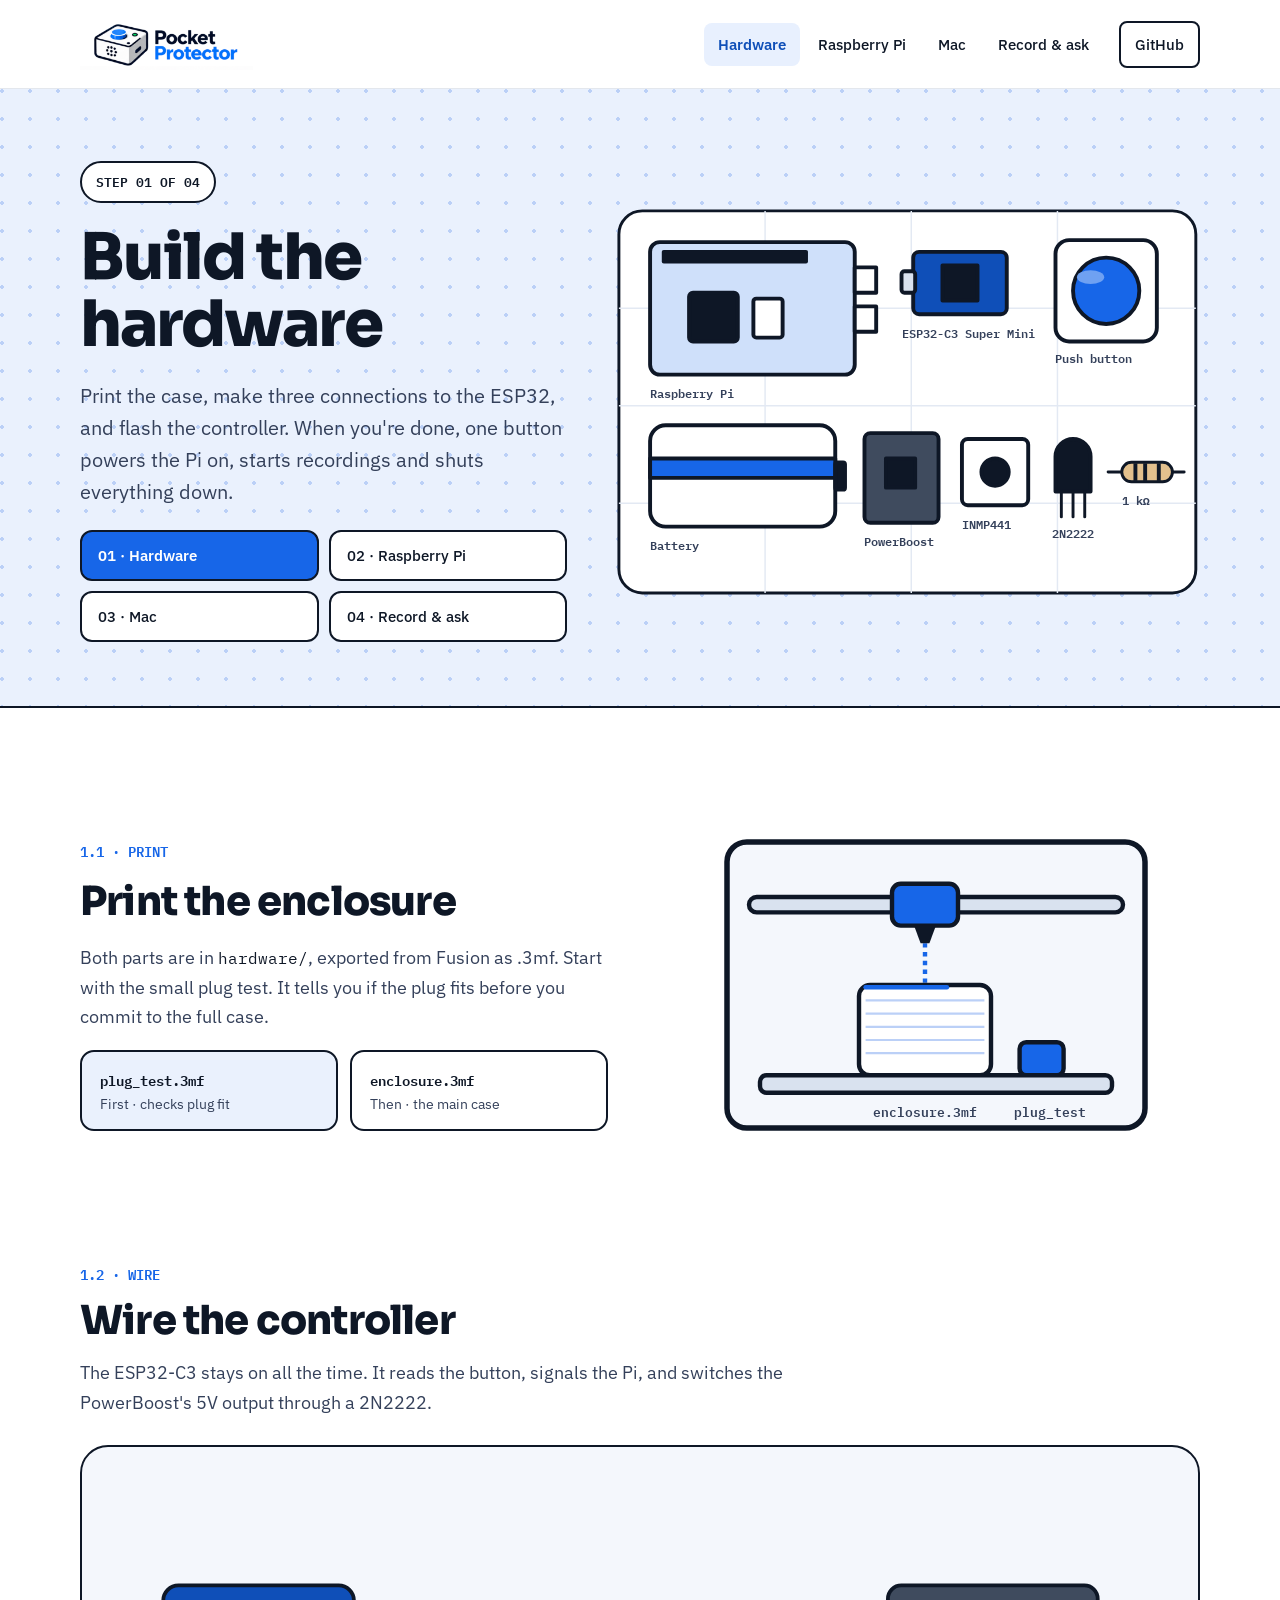
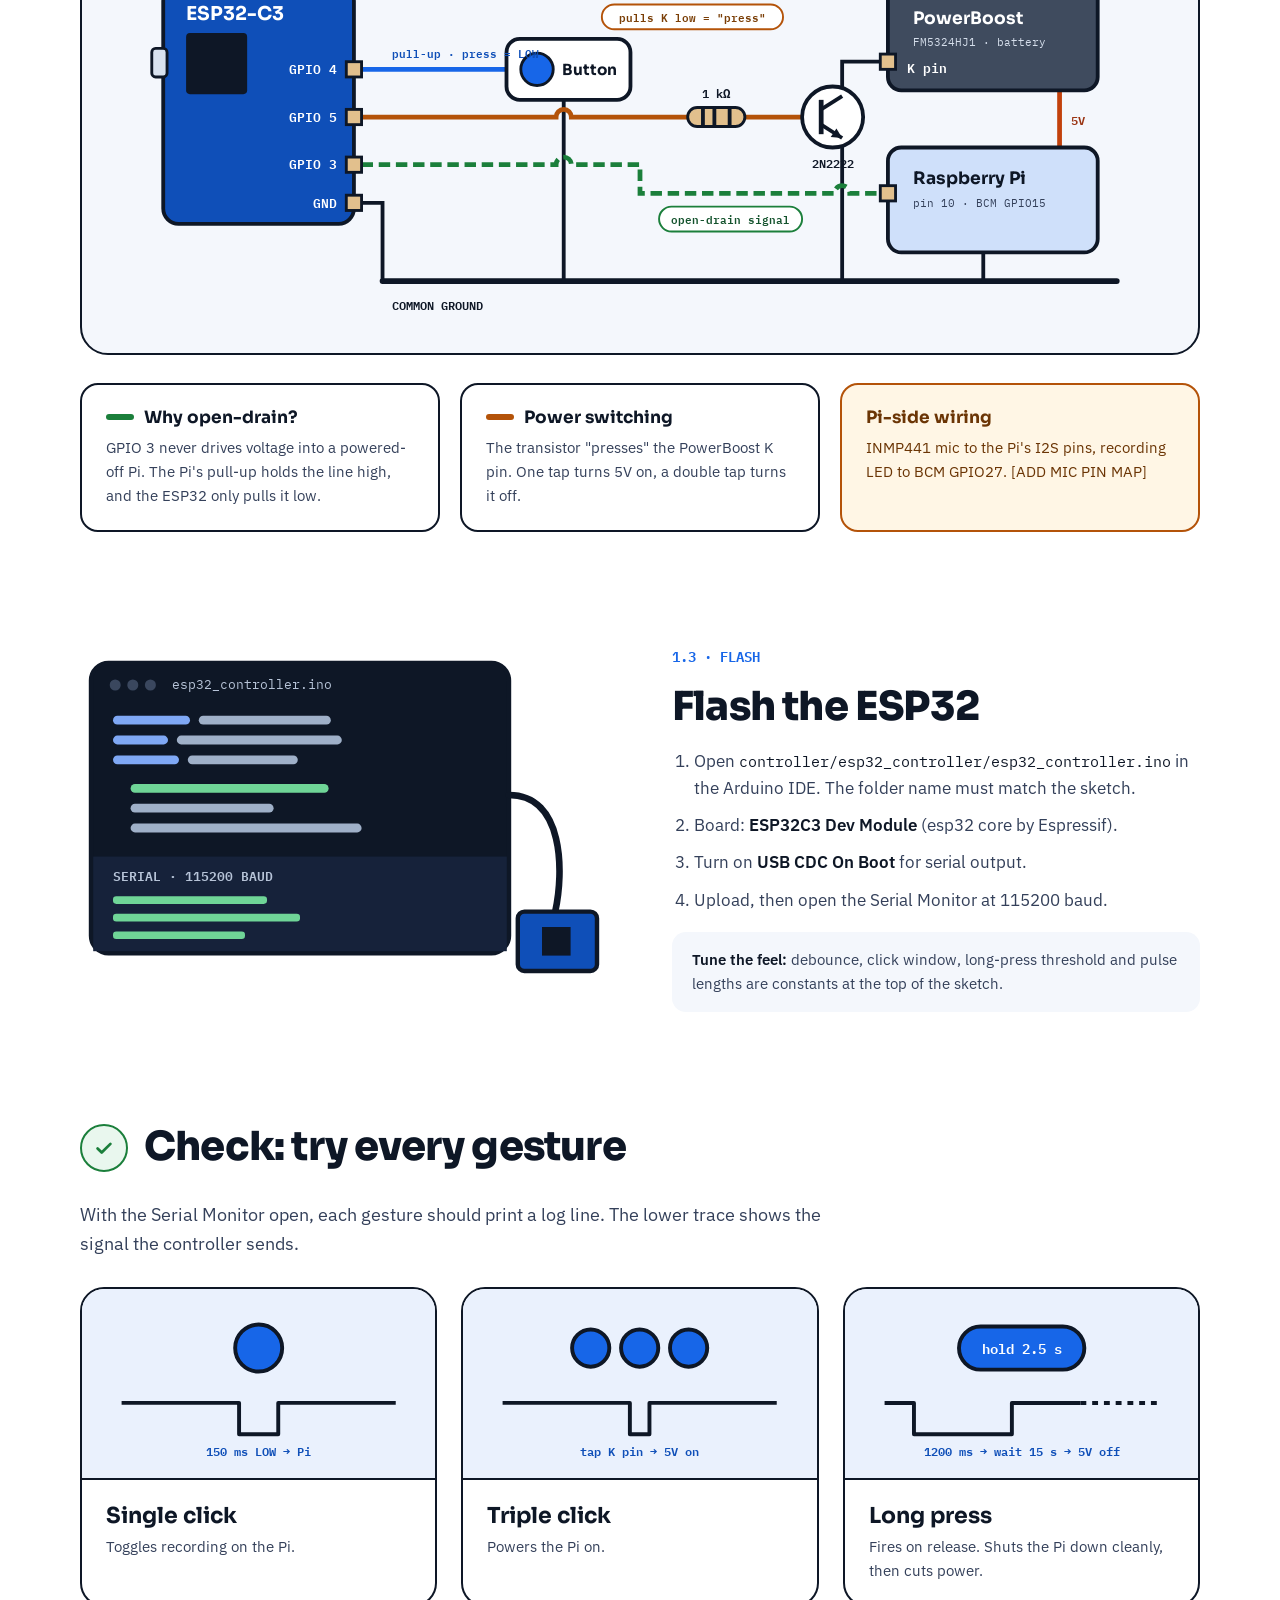
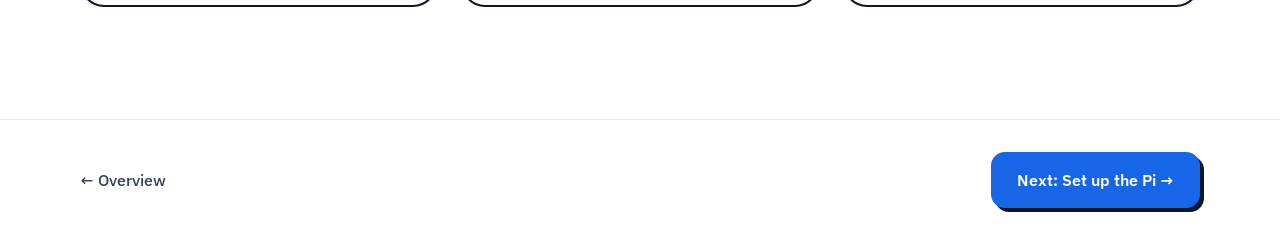
==== site/hardware.html @ 576f927d "Add static setup microsite in site/ Five-page build guide (overview, hardware, Pi, Mac, record & ask" ====
<!doctype html>
<html lang="en">
<head>
<meta charset="utf-8">
<meta name="viewport" content="width=device-width, initial-scale=1">
<title>Pocket Protector — Build the hardware</title>
<meta name="description" content="Step 1: print the enclosure, wire the ESP32-C3 controller and flash it.">
<link rel="icon" href="assets/logo.png">
<link rel="preconnect" href="https://fonts.googleapis.com">
<link rel="preconnect" href="https://fonts.gstatic.com" crossorigin>
<link rel="stylesheet" href="https://fonts.googleapis.com/css2?family=IBM+Plex+Mono:wght@400;500;600&amp;family=IBM+Plex+Sans:wght@400;500;600&amp;family=Sora:wght@600;700;800&amp;display=swap">
<link rel="stylesheet" href="assets/styles.css">
</head>
<body>

<header class="site-header">
<div class="wrap">
<a class="logo" href="index.html"><img src="assets/logo.png" alt="Pocket Protector home" width="173" height="52"></a>
<nav class="nav" aria-label="Primary">
<a href="hardware.html" aria-current="page">Hardware</a>
<a href="pi.html">Raspberry Pi</a>
<a href="mac.html">Mac</a>
<a href="use.html">Record &amp; ask</a>
<a class="btn btn-sm nav-cta" href="https://github.com/ample/pocket-protector">GitHub</a>
</nav>
</div>
</header>

<main>

<section class="hero">
<div class="wrap hero-grid">
<div class="stack" style="--gap: 22px">
<div class="pill pill-mono">STEP 01 OF 04</div>
<h1 class="display">Build the hardware</h1>
<p class="lede">Print the case, make three connections to the ESP32, and flash the controller. When you're done, one button powers the Pi on, starts recordings and shuts everything down.</p>
<nav class="step-nav" aria-label="Build steps">
<a href="hardware.html" aria-current="step">01 · Hardware</a>
<a href="pi.html">02 · Raspberry Pi</a>
<a href="mac.html">03 · Mac</a>
<a href="use.html">04 · Record &amp; ask</a>
</nav>
</div>
<svg viewBox="0 0 600 400" width="100%" role="img" aria-label="Parts laid out flat: Raspberry Pi, ESP32-C3, push button, battery, PowerBoost, INMP441 mic, 2N2222 transistor and 1 kΩ resistor">
<rect x="4" y="4" width="592" height="392" rx="24" fill="#FFFFFF" stroke="#0E1726" stroke-width="3"/>
<g stroke="#E3E9F3" stroke-width="1.5"><line x1="4" y1="104" x2="596" y2="104"/><line x1="4" y1="204" x2="596" y2="204"/><line x1="4" y1="304" x2="596" y2="304"/><line x1="154" y1="4" x2="154" y2="396"/><line x1="304" y1="4" x2="304" y2="396"/><line x1="454" y1="4" x2="454" y2="396"/></g>
<g stroke="#0E1726" stroke-width="4" stroke-linejoin="round">
<rect x="36" y="36" width="210" height="136" rx="10" fill="#CFE0FA"/>
<rect x="246" y="62" width="22" height="26" fill="#FFFFFF"/><rect x="246" y="102" width="22" height="26" fill="#FFFFFF"/>
<rect x="76" y="88" width="50" height="50" rx="4" fill="#0E1726"/>
<rect x="142" y="94" width="30" height="40" rx="3" fill="#FFFFFF"/>
<rect x="306" y="46" width="96" height="64" rx="6" fill="#0F4FB8"/>
<rect x="294" y="66" width="14" height="22" rx="3" fill="#D9E2EF"/>
<rect x="336" y="60" width="36" height="36" fill="#0E1726"/>
<rect x="452" y="34" width="104" height="104" rx="14" fill="#FFFFFF"/>
<circle cx="504" cy="86" r="34" fill="#1766E8"/>
<rect x="36" y="224" width="190" height="104" rx="16" fill="#FFFFFF"/>
<rect x="36" y="258" width="190" height="20" fill="#1766E8"/>
<rect x="226" y="262" width="10" height="28" rx="2" fill="#0E1726"/>
<rect x="256" y="232" width="76" height="92" rx="6" fill="#3F4B5E"/>
<rect x="278" y="258" width="30" height="30" fill="#0E1726"/>
<rect x="356" y="238" width="68" height="68" rx="6" fill="#FFFFFF"/>
<circle cx="390" cy="272" r="14" fill="#0E1726"/>
<path d="M452,292 L452,256 A18,18 0 0 1 488,256 L488,292 Z" fill="#0E1726"/>
</g>
<ellipse cx="488" cy="72" rx="14" ry="7" fill="#6FA1F2"/>
<rect x="48" y="44" width="150" height="14" rx="2" fill="#0E1726"/>
<g stroke="#0E1726" stroke-width="3" stroke-linecap="round"><line x1="458" y1="292" x2="458" y2="318"/><line x1="470" y1="292" x2="470" y2="318"/><line x1="482" y1="292" x2="482" y2="318"/><line x1="506" y1="272" x2="522" y2="272"/><line x1="570" y1="272" x2="584" y2="272"/></g>
<rect x="520" y="262" width="52" height="20" rx="10" fill="#E2C08D" stroke="#0E1726" stroke-width="3"/>
<g fill="#0E1726"><rect x="532" y="263" width="4" height="18"/><rect x="542" y="263" width="4" height="18"/><rect x="556" y="263" width="4" height="18"/></g>
<g font-family="IBM Plex Mono, monospace" font-size="12" font-weight="600" fill="#34405A">
<text x="36" y="196">Raspberry Pi</text><text x="294" y="134">ESP32-C3 Super Mini</text><text x="452" y="160">Push button</text>
<text x="36" y="352">Battery</text><text x="256" y="348">PowerBoost</text><text x="356" y="330">INMP441</text><text x="448" y="340">2N2222</text><text x="520" y="306">1 kΩ</text>
</g>
</svg>
</div>
</section>

<section class="section">
<div class="wrap split">
<div class="stack">
<div class="kicker">1.1 · PRINT</div>
<h2 class="h2 h2-md">Print the enclosure</h2>
<p class="body">Both parts are in <code>hardware/</code>, exported from Fusion as .3mf. Start with the small plug test. It tells you if the plug fits before you commit to the full case.</p>
<div class="grid grid-2 grid-tight">
<div class="chip-card tint"><div class="name">plug_test.3mf</div><div class="desc">First · checks plug fit</div></div>
<div class="chip-card"><div class="name">enclosure.3mf</div><div class="desc">Then · the main case</div></div>
</div>
</div>
<svg viewBox="0 0 480 300" width="100%" role="img" aria-label="3D printer printing the enclosure, with the plug test piece beside it">
<rect x="50" y="20" width="380" height="260" rx="18" fill="#F4F7FC" stroke="#0E1726" stroke-width="5"/>
<rect x="70" y="70" width="340" height="14" rx="7" fill="#D9E2EF" stroke="#0E1726" stroke-width="4"/>
<line x1="230" y1="112" x2="230" y2="148" stroke="#1766E8" stroke-width="4" stroke-dasharray="4 4"/>
<rect x="200" y="58" width="60" height="38" rx="8" fill="#1766E8" stroke="#0E1726" stroke-width="4"/>
<polygon points="220,96 240,96 234,112 226,112" fill="#0E1726"/>
<rect x="170" y="150" width="120" height="82" rx="10" fill="#FFFFFF" stroke="#0E1726" stroke-width="4"/>
<g stroke="#BBD0F7" stroke-width="2"><line x1="176" y1="164" x2="284" y2="164"/><line x1="176" y1="176" x2="284" y2="176"/><line x1="176" y1="188" x2="284" y2="188"/><line x1="176" y1="200" x2="284" y2="200"/><line x1="176" y1="212" x2="284" y2="212"/></g>
<line x1="176" y1="152" x2="250" y2="152" stroke="#1766E8" stroke-width="4" stroke-linecap="round"/>
<rect x="316" y="202" width="40" height="30" rx="6" fill="#1766E8" stroke="#0E1726" stroke-width="4"/>
<rect x="80" y="232" width="320" height="16" rx="6" fill="#D9E2EF" stroke="#0E1726" stroke-width="4"/>
<text x="230" y="270" text-anchor="middle" font-family="IBM Plex Mono, monospace" font-size="12" font-weight="600" fill="#34405A">enclosure.3mf</text>
<text x="344" y="270" text-anchor="middle" font-family="IBM Plex Mono, monospace" font-size="12" font-weight="600" fill="#34405A">plug_test</text>
</svg>
</div>
</section>

<section class="section">
<div class="wrap stack" style="--gap: 28px">
<div class="stack measure" style="--gap: 14px">
<div class="kicker">1.2 · WIRE</div>
<h2 class="h2 h2-md">Wire the controller</h2>
<p class="body">The ESP32-C3 stays on all the time. It reads the button, signals the Pi, and switches the PowerBoost's 5V output through a 2N2222.</p>
</div>
<div class="panel diagram-scroll">
<svg viewBox="0 0 1120 480" width="100%" role="img" aria-label="Wiring diagram. GPIO 4 to the button, then ground. GPIO 5 through a 1 kilohm resistor to the base of a 2N2222 that pulls the PowerBoost K pin to ground. GPIO 3 open-drain to Raspberry Pi physical pin 10. Common ground.">
<line x1="290" y1="430" x2="1060" y2="430" stroke="#0E1726" stroke-width="6" stroke-linecap="round"/>
<text x="300" y="460" font-family="IBM Plex Mono, monospace" font-size="13" font-weight="600" fill="#0E1726">COMMON GROUND</text>
<path d="M268,348 L290,348 L290,430" fill="none" stroke="#0E1726" stroke-width="4"/>
<path d="M480,240 L480,430" fill="none" stroke="#0E1726" stroke-width="4"/>
<path d="M772,280 L772,430" fill="none" stroke="#0E1726" stroke-width="4"/>
<path d="M920,400 L920,430" fill="none" stroke="#0E1726" stroke-width="4"/>
<path d="M268,208 L420,208" fill="none" stroke="#1766E8" stroke-width="5"/>
<path d="M268,258 L472,258 A8,8 0 0 1 488,258 L610,258" fill="none" stroke="#B45309" stroke-width="5"/>
<path d="M670,258 L748,258" fill="none" stroke="#B45309" stroke-width="5"/>
<path d="M268,308 L472,308 A8,8 0 0 1 488,308 L560,308 L560,338 L764,338 A8,8 0 0 1 780,338 L812,338" fill="none" stroke="#1B7F3B" stroke-width="5" stroke-dasharray="12 6"/>
<path d="M772,236 L772,200 L812,200" fill="none" stroke="#0E1726" stroke-width="4"/>
<path d="M1000,230 L1000,290" fill="none" stroke="#C2410C" stroke-width="5"/>
<text x="1012" y="266" font-family="IBM Plex Mono, monospace" font-size="13" font-weight="600" fill="#9A3412">5V</text>
<rect x="60" y="120" width="200" height="250" rx="16" fill="#0F4FB8" stroke="#0E1726" stroke-width="4"/>
<text x="84" y="156" font-family="Sora, sans-serif" font-size="20" font-weight="700" fill="#FFFFFF">ESP32-C3</text>
<rect x="84" y="170" width="64" height="64" rx="4" fill="#0E1726"/>
<rect x="48" y="186" width="16" height="30" rx="4" fill="#D9E2EF" stroke="#0E1726" stroke-width="3"/>
<g fill="#E2C08D" stroke="#0E1726" stroke-width="3"><rect x="252" y="200" width="16" height="16"/><rect x="252" y="250" width="16" height="16"/><rect x="252" y="300" width="16" height="16"/><rect x="252" y="340" width="16" height="16"/></g>
<g font-family="IBM Plex Mono, monospace" font-size="14" font-weight="600" fill="#FFFFFF" text-anchor="end"><text x="242" y="213">GPIO 4</text><text x="242" y="263">GPIO 5</text><text x="242" y="313">GPIO 3</text><text x="242" y="353">GND</text></g>
<rect x="420" y="176" width="130" height="64" rx="14" fill="#FFFFFF" stroke="#0E1726" stroke-width="4"/>
<circle cx="452" cy="208" r="17" fill="#1766E8" stroke="#0E1726" stroke-width="3"/>
<text x="478" y="214" font-family="Sora, sans-serif" font-size="16" font-weight="700" fill="#0E1726">Button</text>
<text x="300" y="196" font-family="IBM Plex Mono, monospace" font-size="12" font-weight="600" fill="#0F4FB8">pull-up · press = LOW</text>
<rect x="610" y="248" width="60" height="20" rx="10" fill="#E2C08D" stroke="#0E1726" stroke-width="3"/>
<g fill="#0E1726"><rect x="624" y="249" width="4" height="18"/><rect x="636" y="249" width="4" height="18"/><rect x="652" y="249" width="4" height="18"/></g>
<text x="640" y="238" text-anchor="middle" font-family="IBM Plex Mono, monospace" font-size="13" font-weight="600" fill="#0E1726">1 kΩ</text>
<circle cx="762" cy="258" r="32" fill="#FFFFFF" stroke="#0E1726" stroke-width="4"/>
<line x1="750" y1="240" x2="750" y2="276" stroke="#0E1726" stroke-width="5"/>
<line x1="750" y1="250" x2="772" y2="236" stroke="#0E1726" stroke-width="4"/>
<line x1="750" y1="266" x2="772" y2="280" stroke="#0E1726" stroke-width="4"/>
<polygon points="772,280 760,279 766,270" fill="#0E1726"/>
<text x="762" y="312" text-anchor="middle" font-family="IBM Plex Mono, monospace" font-size="13" font-weight="600" fill="#0E1726">2N2222</text>
<rect x="820" y="120" width="220" height="110" rx="14" fill="#3F4B5E" stroke="#0E1726" stroke-width="4"/>
<text x="846" y="160" font-family="Sora, sans-serif" font-size="18" font-weight="700" fill="#FFFFFF">PowerBoost</text>
<text x="846" y="184" font-family="IBM Plex Mono, monospace" font-size="12" fill="#D5DEEB">FM5324HJ1 · battery</text>
<rect x="812" y="192" width="16" height="16" fill="#E2C08D" stroke="#0E1726" stroke-width="3"/>
<text x="840" y="212" font-family="IBM Plex Mono, monospace" font-size="14" font-weight="600" fill="#FFFFFF">K pin</text>
<rect x="820" y="290" width="220" height="110" rx="14" fill="#CFE0FA" stroke="#0E1726" stroke-width="4"/>
<text x="846" y="328" font-family="Sora, sans-serif" font-size="18" font-weight="700" fill="#0E1726">Raspberry Pi</text>
<text x="846" y="352" font-family="IBM Plex Mono, monospace" font-size="12" fill="#34405A">pin 10 · BCM GPIO15</text>
<rect x="812" y="330" width="16" height="16" fill="#E2C08D" stroke="#0E1726" stroke-width="3"/>
<rect x="580" y="352" width="150" height="26" rx="13" fill="#FFFFFF" stroke="#1B7F3B" stroke-width="2"/>
<text x="655" y="370" text-anchor="middle" font-family="IBM Plex Mono, monospace" font-size="12" font-weight="600" fill="#14532D">open-drain signal</text>
<rect x="520" y="140" width="190" height="26" rx="13" fill="#FFFFFF" stroke="#B45309" stroke-width="2"/>
<text x="615" y="158" text-anchor="middle" font-family="IBM Plex Mono, monospace" font-size="12" font-weight="600" fill="#7A3E06">pulls K low = "press"</text>
</svg>
</div>
<div class="grid grid-3" style="gap: 20px">
<div class="box box-sm">
<div class="label"><span class="swatch" style="background: var(--green)"></span>Why open-drain?</div>
<p class="small">GPIO 3 never drives voltage into a powered-off Pi. The Pi's pull-up holds the line high, and the ESP32 only pulls it low.</p>
</div>
<div class="box box-sm">
<div class="label"><span class="swatch" style="background: var(--warn)"></span>Power switching</div>
<p class="small">The transistor "presses" the PowerBoost K pin. One tap turns 5V on, a double tap turns it off.</p>
</div>
<div class="box box-sm callout-warn">
<div class="label">Pi-side wiring</div>
<p class="small" style="color: inherit">INMP441 mic to the Pi's I2S pins, recording LED to BCM GPIO27. [ADD MIC PIN MAP]</p>
</div>
</div>
</div>
</section>

<section class="section">
<div class="wrap split">
<svg class="order-last-mobile" viewBox="0 0 480 320" width="100%" role="img" aria-label="Code editor with the controller sketch and a serial monitor, connected by USB to the ESP32 board">
<rect x="10" y="10" width="380" height="264" rx="16" fill="#0E1726" stroke="#0E1726" stroke-width="4"/>
<circle cx="32" cy="30" r="5" fill="#3A475E"/><circle cx="48" cy="30" r="5" fill="#3A475E"/><circle cx="64" cy="30" r="5" fill="#3A475E"/>
<text x="84" y="34" font-family="IBM Plex Mono, monospace" font-size="12" fill="#B7C4D8">esp32_controller.ino</text>
<g><rect x="30" y="58" width="70" height="8" rx="4" fill="#7FA8F5"/><rect x="108" y="58" width="120" height="8" rx="4" fill="#9FB0C8"/><rect x="30" y="76" width="50" height="8" rx="4" fill="#7FA8F5"/><rect x="88" y="76" width="150" height="8" rx="4" fill="#9FB0C8"/><rect x="30" y="94" width="60" height="8" rx="4" fill="#7FA8F5"/><rect x="98" y="94" width="100" height="8" rx="4" fill="#9FB0C8"/><rect x="46" y="120" width="180" height="8" rx="4" fill="#6FD597"/><rect x="46" y="138" width="130" height="8" rx="4" fill="#9FB0C8"/><rect x="46" y="156" width="210" height="8" rx="4" fill="#9FB0C8"/></g>
<rect x="12" y="186" width="376" height="86" fill="#16223A"/>
<text x="30" y="208" font-family="IBM Plex Mono, monospace" font-size="12" font-weight="600" fill="#B7C4D8">SERIAL · 115200 BAUD</text>
<rect x="30" y="222" width="140" height="7" rx="3" fill="#6FD597"/><rect x="30" y="238" width="170" height="7" rx="3" fill="#6FD597"/><rect x="30" y="254" width="120" height="7" rx="3" fill="#6FD597"/>
<path d="M390,130 C440,130 440,200 432,236" fill="none" stroke="#0E1726" stroke-width="6" stroke-linecap="round"/>
<rect x="398" y="236" width="72" height="54" rx="6" fill="#0F4FB8" stroke="#0E1726" stroke-width="4"/>
<rect x="420" y="250" width="26" height="26" fill="#0E1726"/>
</svg>
<div class="stack">
<div class="kicker">1.3 · FLASH</div>
<h2 class="h2 h2-md">Flash the ESP32</h2>
<ol class="steps">
<li>Open <code>controller/esp32_controller/esp32_controller.ino</code> in the Arduino IDE. The folder name must match the sketch.</li>
<li>Board: <span class="strong">ESP32C3 Dev Module</span> (esp32 core by Espressif).</li>
<li>Turn on <span class="strong">USB CDC On Boot</span> for serial output.</li>
<li>Upload, then open the Serial Monitor at 115200 baud.</li>
</ol>
<p class="callout callout-note"><span><span class="strong">Tune the feel:</span> debounce, click window, long-press threshold and pulse lengths are constants at the top of the sketch.</span></p>
</div>
</div>
</section>

<section class="section">
<div class="wrap stack" style="--gap: 28px">
<div class="check-head">
<div class="check-badge"><svg width="22" height="22" viewBox="0 0 24 24" fill="none" stroke="#1B7F3B" stroke-width="3" stroke-linecap="round" stroke-linejoin="round" aria-hidden="true"><path d="M5 12.5l4.5 4.5L19 7.5"/></svg></div>
<h2 class="h2 h2-md">Check: try every gesture</h2>
</div>
<p class="body measure">With the Serial Monitor open, each gesture should print a log line. The lower trace shows the signal the controller sends.</p>
<div class="grid grid-3">
<div class="card">
<div class="card-media" style="padding: 16px 20px">
<svg viewBox="0 0 320 160" width="100%" role="img" aria-label="One press sends a 150 millisecond low pulse to the Pi">
<circle cx="160" cy="44" r="24" fill="#1766E8" stroke="#0E1726" stroke-width="4"/>
<path d="M20,100 L140,100 L140,132 L180,132 L180,100 L300,100" fill="none" stroke="#0E1726" stroke-width="4" stroke-linejoin="round"/>
<text x="160" y="154" text-anchor="middle" font-family="IBM Plex Mono, monospace" font-size="12" font-weight="600" fill="#0F4FB8">150 ms LOW → Pi</text>
</svg>
</div>
<div class="card-body" style="padding: 22px 24px; gap: 6px"><h3 class="card-title card-title-sm">Single click</h3><p class="small">Toggles recording on the Pi.</p></div>
</div>
<div class="card">
<div class="card-media" style="padding: 16px 20px">
<svg viewBox="0 0 320 160" width="100%" role="img" aria-label="Three presses tap the PowerBoost K pin">
<circle cx="110" cy="44" r="19" fill="#1766E8" stroke="#0E1726" stroke-width="4"/><circle cx="160" cy="44" r="19" fill="#1766E8" stroke="#0E1726" stroke-width="4"/><circle cx="210" cy="44" r="19" fill="#1766E8" stroke="#0E1726" stroke-width="4"/>
<path d="M20,100 L150,100 L150,132 L170,132 L170,100 L300,100" fill="none" stroke="#0E1726" stroke-width="4" stroke-linejoin="round"/>
<text x="160" y="154" text-anchor="middle" font-family="IBM Plex Mono, monospace" font-size="12" font-weight="600" fill="#0F4FB8">tap K pin → 5V on</text>
</svg>
</div>
<div class="card-body" style="padding: 22px 24px; gap: 6px"><h3 class="card-title card-title-sm">Triple click</h3><p class="small">Powers the Pi on.</p></div>
</div>
<div class="card">
<div class="card-media" style="padding: 16px 20px">
<svg viewBox="0 0 320 160" width="100%" role="img" aria-label="Holding 2.5 seconds sends a 1200 millisecond shutdown pulse, then power is cut 15 seconds later">
<rect x="96" y="22" width="128" height="44" rx="22" fill="#1766E8" stroke="#0E1726" stroke-width="4"/>
<text x="160" y="50" text-anchor="middle" font-family="IBM Plex Mono, monospace" font-size="14" font-weight="600" fill="#FFFFFF">hold 2.5 s</text>
<path d="M20,100 L50,100 L50,132 L150,132 L150,100 L220,100" fill="none" stroke="#0E1726" stroke-width="4" stroke-linejoin="round"/>
<path d="M220,100 L300,100" fill="none" stroke="#0E1726" stroke-width="4" stroke-dasharray="6 6"/>
<text x="160" y="154" text-anchor="middle" font-family="IBM Plex Mono, monospace" font-size="12" font-weight="600" fill="#0F4FB8">1200 ms → wait 15 s → 5V off</text>
</svg>
</div>
<div class="card-body" style="padding: 22px 24px; gap: 6px"><h3 class="card-title card-title-sm">Long press</h3><p class="small">Fires on release. Shuts the Pi down cleanly, then cuts power.</p></div>
</div>
</div>
</div>
</section>

</main>

<footer class="site-footer">
<div class="wrap">
<a class="back-link" href="index.html">← Overview</a>
<a class="btn btn-primary" href="pi.html">Next: Set up the Pi →</a>
</div>
</footer>

</body>
</html>
---- site/assets/styles.css ----
/* Pocket Protector setup microsite */

:root {
  --ink: #0E1726;
  --ink-2: #34405A;
  --ink-on-dark: #B7C4D8;
  --blue: #1766E8;
  --blue-dark: #0F4FB8;
  --blue-soft: #EAF1FD;
  --blue-chip: #E8F0FE;
  --dots: #BBD0F7;
  --surface: #F4F7FC;
  --line: #E3E7ED;
  --rule: #C9D3E2;
  --green: #1B7F3B;
  --green-dot: #22A652;
  --green-soft: #E9F7EE;
  --green-ink: #14532D;
  --warn: #B45309;
  --warn-soft: #FFF6E5;
  --warn-ink: #6B3505;

  --font-sans: 'IBM Plex Sans', system-ui, sans-serif;
  --font-mono: 'IBM Plex Mono', ui-monospace, monospace;
  --font-display: 'Sora', sans-serif;

  --gutter: clamp(16px, 5vw, 40px);
  --section: clamp(64px, 9vw, 112px);
}

*, *::before, *::after { box-sizing: border-box; }

body {
  margin: 0;
  font-family: var(--font-sans);
  color: var(--ink);
  background: #FFFFFF;
  -webkit-font-smoothing: antialiased;
}

img, svg { display: block; max-width: 100%; }
a { color: var(--blue); }
a:hover { color: var(--blue-dark); }
code, pre { font-family: var(--font-mono); }
p code, li code { font-size: 0.9em; color: var(--ink); overflow-wrap: anywhere; }
h1, h2, h3, p, ul, ol, pre { margin: 0; }

.wrap {
  width: 100%;
  max-width: calc(1120px + 2 * var(--gutter));
  margin-inline: auto;
  padding-inline: var(--gutter);
}

/* ---------- Header ---------- */

.site-header { border-bottom: 1px solid var(--line); background: #FFFFFF; }
.site-header .wrap {
  min-height: 88px;
  display: flex;
  align-items: center;
  justify-content: space-between;
  gap: 16px;
  flex-wrap: wrap;
}
.site-header .logo img { height: 52px; width: auto; }

.nav { display: flex; gap: 4px; align-items: center; }
.nav a {
  padding: 12px 14px;
  border-radius: 8px;
  font-size: 15px;
  font-weight: 500;
  color: var(--ink);
  text-decoration: none;
  white-space: nowrap;
}
.nav a:hover { background: var(--surface); color: var(--ink); }
.nav a[aria-current="page"] { font-weight: 600; color: var(--blue-dark); background: var(--blue-chip); }
.nav .nav-cta { margin-left: 12px; }

@media (max-width: 900px) {
  .site-header .wrap { padding-block: 12px; }
  .site-header .logo img { height: 44px; }
  .nav {
    order: 3;
    width: calc(100% + 2 * var(--gutter));
    margin-inline: calc(-1 * var(--gutter));
    padding-inline: var(--gutter);
    overflow-x: auto;
    scrollbar-width: none;
  }
  .nav .nav-cta { margin-left: auto; }
}

/* ---------- Buttons ---------- */

.btn {
  display: inline-block;
  padding: 16px 24px;
  border-radius: 14px;
  border: 2px solid var(--ink);
  background: #FFFFFF;
  color: var(--ink);
  font-size: 16px;
  font-weight: 600;
  text-decoration: none;
  text-align: center;
}
.btn:hover { color: var(--ink); background: var(--surface); }
.btn-primary {
  background: var(--blue);
  border-color: var(--blue);
  color: #FFFFFF;
  box-shadow: 4px 4px 0 var(--ink);
}
.btn-primary:hover { background: var(--blue-dark); border-color: var(--blue-dark); color: #FFFFFF; }
.btn-lg { padding: 18px 28px; font-size: 17px; }
.btn-sm { padding: 11px 18px; border-radius: 10px; font-size: 15px; }
.btn-sm.btn-primary { box-shadow: none; }
.btn-row { display: flex; flex-wrap: wrap; gap: 12px; align-items: center; }

/* ---------- Type ---------- */

.display {
  font-family: var(--font-display);
  font-weight: 800;
  letter-spacing: -0.03em;
  line-height: 1.04;
  font-size: clamp(40px, 5.4vw, 64px);
}
.display-xl { font-size: clamp(44px, 6.4vw, 72px); line-height: 1.02; }
.display .accent { display: block; color: var(--blue); }

.h2 {
  font-family: var(--font-display);
  font-weight: 800;
  letter-spacing: -0.02em;
  line-height: 1.1;
  font-size: clamp(32px, 4vw, 48px);
}
.h2-md { font-size: clamp(28px, 3.4vw, 40px); line-height: 1.12; }
.h2-sm { font-size: clamp(26px, 3vw, 36px); }

.h3 { font-family: var(--font-display); font-size: 22px; font-weight: 700; }

.eyebrow {
  font-size: 14px;
  font-weight: 600;
  letter-spacing: 0.08em;
  text-transform: uppercase;
  color: var(--blue);
}
.kicker { font-family: var(--font-mono); font-size: 14px; font-weight: 600; color: var(--blue); }
.kicker-sm { font-size: 13px; }

.lede { font-size: clamp(17px, 1.6vw, 20px); line-height: 1.6; color: var(--ink-2); }
.body { font-size: 18px; line-height: 1.65; color: var(--ink-2); }
.small { font-size: 15px; line-height: 1.6; color: var(--ink-2); }
.strong { font-weight: 600; color: var(--ink); }

.stack { display: flex; flex-direction: column; gap: var(--gap, 18px); }
.measure { max-width: 780px; }

/* ---------- Hero ---------- */

.hero {
  background-color: var(--blue-soft);
  background-image: radial-gradient(circle at 2px 2px, var(--dots) 1.6px, transparent 1.7px);
  background-size: 28px 28px;
  border-bottom: 2px solid var(--ink);
  padding-block: clamp(48px, 6vw, 72px) clamp(48px, 6vw, 64px);
}
.hero-home { border-bottom: 0; }
.hero-grid {
  display: grid;
  grid-template-columns: minmax(0, 5fr) minmax(0, 6fr);
  gap: clamp(32px, 4vw, 48px);
  align-items: center;
}

.pill {
  align-self: flex-start;
  display: inline-flex;
  align-items: center;
  gap: 10px;
  padding: 8px 14px;
  border-radius: 999px;
  background: #FFFFFF;
  border: 2px solid var(--ink);
  font-size: 14px;
  font-weight: 600;
}
.pill-mono { font-family: var(--font-mono); font-size: 13px; }
.dot { width: 10px; height: 10px; border-radius: 50%; background: var(--green-dot); flex-shrink: 0; }

.step-nav { display: grid; grid-template-columns: repeat(2, minmax(0, 1fr)); gap: 10px; }
.step-nav a {
  padding: 14px 16px;
  border-radius: 12px;
  border: 2px solid var(--ink);
  background: #FFFFFF;
  color: var(--ink);
  text-decoration: none;
  font-size: 15px;
  font-weight: 500;
}
.step-nav a:hover { background: var(--surface); }
.step-nav a[aria-current="step"] { background: var(--blue); color: #FFFFFF; font-weight: 600; }

/* ---------- Sections and grids ---------- */

.section { padding-top: var(--section); }
.section-tint {
  margin-top: var(--section);
  background: var(--surface);
  border-block: 2px solid var(--ink);
  padding-block: var(--section);
}

.split { display: grid; grid-template-columns: minmax(0, 1fr) minmax(0, 1fr); gap: clamp(32px, 5vw, 64px); align-items: center; }
.split-5-6 { grid-template-columns: minmax(0, 5fr) minmax(0, 6fr); }
.split-7-5 { grid-template-columns: minmax(0, 7fr) minmax(0, 5fr); }
.align-start { align-items: start; }
.align-end { align-items: end; }

.grid { display: grid; gap: 24px; grid-template-columns: repeat(var(--cols, 3), minmax(0, 1fr)); }
.grid-2 { --cols: 2; }
.grid-3 { --cols: 3; }
.grid-4 { --cols: 4; }
.grid-tight { gap: 12px; }

.section-head { display: flex; justify-content: space-between; align-items: flex-end; gap: 24px 48px; flex-wrap: wrap; }

@media (max-width: 1024px) {
  .grid-4 { --cols: 2; }
}
@media (max-width: 860px) {
  .hero-grid, .split, .split-5-6, .split-7-5 { grid-template-columns: minmax(0, 1fr); }
  .grid-3 { --cols: 1; }
  .split .order-last-mobile { order: 2; }
}
@media (max-width: 640px) {
  .grid-2, .grid-4 { --cols: 1; }
  .grid-tight.grid-2 { --cols: 2; }
}
@media (max-width: 420px) {
  .step-nav, .grid-tight.grid-2 { grid-template-columns: minmax(0, 1fr); }
}

/* ---------- Stats band ---------- */

.stats { background: var(--ink); padding-block: 40px; }
.stats .wrap { display: grid; grid-template-columns: repeat(6, minmax(0, 1fr)); gap: 24px; }
.stat-value { font-family: var(--font-display); font-size: 40px; font-weight: 800; color: #FFFFFF; }
.stat-value.good { color: #6FD597; }
.stat-label { margin-top: 6px; font-size: 15px; line-height: 1.4; color: var(--ink-on-dark); }
@media (max-width: 1024px) { .stats .wrap { grid-template-columns: repeat(3, minmax(0, 1fr)); } }
@media (max-width: 520px) { .stats .wrap { grid-template-columns: repeat(2, minmax(0, 1fr)); } }

/* ---------- Cards and panels ---------- */

.card {
  border: 2px solid var(--ink);
  border-radius: 24px;
  overflow: hidden;
  background: #FFFFFF;
  display: flex;
  flex-direction: column;
  color: var(--ink);
  text-decoration: none;
}
a.card:hover { color: var(--ink); box-shadow: 4px 4px 0 var(--ink); }
.card-media { background: var(--blue-soft); border-bottom: 2px solid var(--ink); padding: 18px 20px; }
.card-body { padding: 24px 26px; display: flex; flex-direction: column; gap: 8px; flex-grow: 1; }
.card-body-lg { padding: 28px; gap: 10px; }
.card-title { font-family: var(--font-display); font-size: 24px; font-weight: 700; }
.card-title-sm { font-size: 22px; }
.card-text { font-size: 16px; line-height: 1.6; color: var(--ink-2); }

.box { padding: 28px; border-radius: 22px; border: 2px solid var(--ink); display: flex; flex-direction: column; gap: 14px; }
.box-soft { border: 0; background: var(--surface); }
.box-row { flex-direction: row; gap: 20px; }
.box-row > svg { flex-shrink: 0; }
.box-row > div { min-width: 0; display: flex; flex-direction: column; gap: 10px; }
@media (max-width: 480px) { .box-row { flex-direction: column; } }

.box-sm { padding: 22px 24px; border-radius: 18px; gap: 8px; }
.box-sm .label { display: flex; align-items: center; gap: 10px; font-family: var(--font-display); font-size: 17px; font-weight: 700; }
.swatch { width: 28px; height: 6px; border-radius: 3px; flex-shrink: 0; }

.chip-card { padding: 16px 18px; border-radius: 14px; border: 2px solid var(--ink); background: #FFFFFF; }
.chip-card.tint { background: var(--blue-soft); }
.chip-card .name { font-family: var(--font-mono); font-size: 14px; font-weight: 600; }
.chip-card .desc { margin-top: 4px; font-size: 14px; color: var(--ink-2); }
.chip-card.row { display: flex; gap: 12px; align-items: center; padding: 14px 16px; }
.chip-card.row .desc { margin-top: 0; font-size: 13px; }
.chip-card .led { width: 12px; height: 12px; border-radius: 50%; flex-shrink: 0; }

.panel { border: 2px solid var(--ink); border-radius: 28px; background: var(--surface); padding: 24px; }
.panel-white { background: #FFFFFF; }

/* Wide diagrams scroll sideways on small screens instead of shrinking to unreadable. */
.diagram-scroll { overflow-x: auto; -webkit-overflow-scrolling: touch; }
.diagram-scroll > svg { min-width: 760px; }

/* ---------- Code and callouts ---------- */

.code {
  padding: 18px 22px;
  border-radius: 14px;
  background: var(--ink);
  color: #E6EDF7;
  font-size: 15px;
  line-height: 1.7;
  white-space: pre-wrap;
  overflow-wrap: anywhere;
}
.code-lg { padding: 24px 26px; border-radius: 18px; border: 2px solid var(--ink); line-height: 1.75; }
.code-sm { padding: 12px 16px; border-radius: 10px; font-size: 13px; line-height: 1.6; }
.code .c { color: #9FB0C8; }

.callout {
  display: flex;
  gap: 12px;
  align-items: flex-start;
  padding: 16px 20px;
  border-radius: 14px;
  font-size: 15px;
  line-height: 1.6;
}
.callout > svg { flex-shrink: 0; margin-top: 2px; }
.callout-ok { background: var(--green-soft); border: 2px solid var(--green); color: var(--green-ink); }
.callout-warn { background: var(--warn-soft); border: 2px solid var(--warn); color: var(--warn-ink); }
.callout-warn code, .callout-ok code { color: inherit; }
.callout-note { background: var(--surface); color: var(--ink-2); }
.ok-line { font-size: 14px; color: var(--green-ink); font-weight: 600; }

.check-head { display: flex; align-items: center; gap: 16px; }
.check-badge {
  width: 48px; height: 48px; flex-shrink: 0;
  border-radius: 50%;
  background: var(--green-soft);
  border: 2px solid var(--green);
  display: flex; align-items: center; justify-content: center;
}

/* ---------- Lists ---------- */

.spec-list { list-style: none; padding: 0; border-top: 2px solid var(--ink); }
.spec-list li {
  padding: 14px 0;
  border-bottom: 1px solid var(--rule);
  display: flex;
  justify-content: space-between;
  gap: 16px;
  font-size: 16px;
}
.spec-list li span:first-child { font-weight: 600; }
.spec-list li span:last-child { color: var(--ink-2); text-align: right; }

.steps { padding-left: 22px; display: flex; flex-direction: column; gap: 10px; font-size: 17px; line-height: 1.6; color: var(--ink-2); }

/* ---------- Privacy block ---------- */

.privacy {
  margin-top: var(--section);
  padding: clamp(40px, 5vw, 64px) clamp(24px, 5vw, 72px);
  border-radius: 32px;
  background: var(--ink);
}
.privacy .eyebrow { display: flex; align-items: center; gap: 10px; color: var(--ink-on-dark); }
.privacy h2 { font-family: var(--font-display); font-size: clamp(30px, 3.6vw, 44px); line-height: 1.12; font-weight: 800; color: #FFFFFF; }
.privacy ul { list-style: none; padding: 0; display: flex; flex-direction: column; gap: 14px; font-size: 17px; line-height: 1.55; color: #D5DEEB; }

/* ---------- Footer ---------- */

.site-footer { margin-top: var(--section); border-top: 1px solid var(--line); }
.site-footer .wrap {
  padding-block: 32px;
  display: flex;
  justify-content: space-between;
  align-items: center;
  gap: 16px;
  flex-wrap: wrap;
  font-size: 15px;
  color: var(--ink-2);
}
.site-footer .links { display: flex; gap: 28px; align-items: center; }
.site-footer .logo img { height: 40px; width: auto; }
.back-link { padding: 12px 0; font-size: 16px; font-weight: 500; color: var(--ink-2); text-decoration: none; }
.back-link:hover { color: var(--ink); }

:focus-visible { outline: 3px solid var(--blue); outline-offset: 2px; }
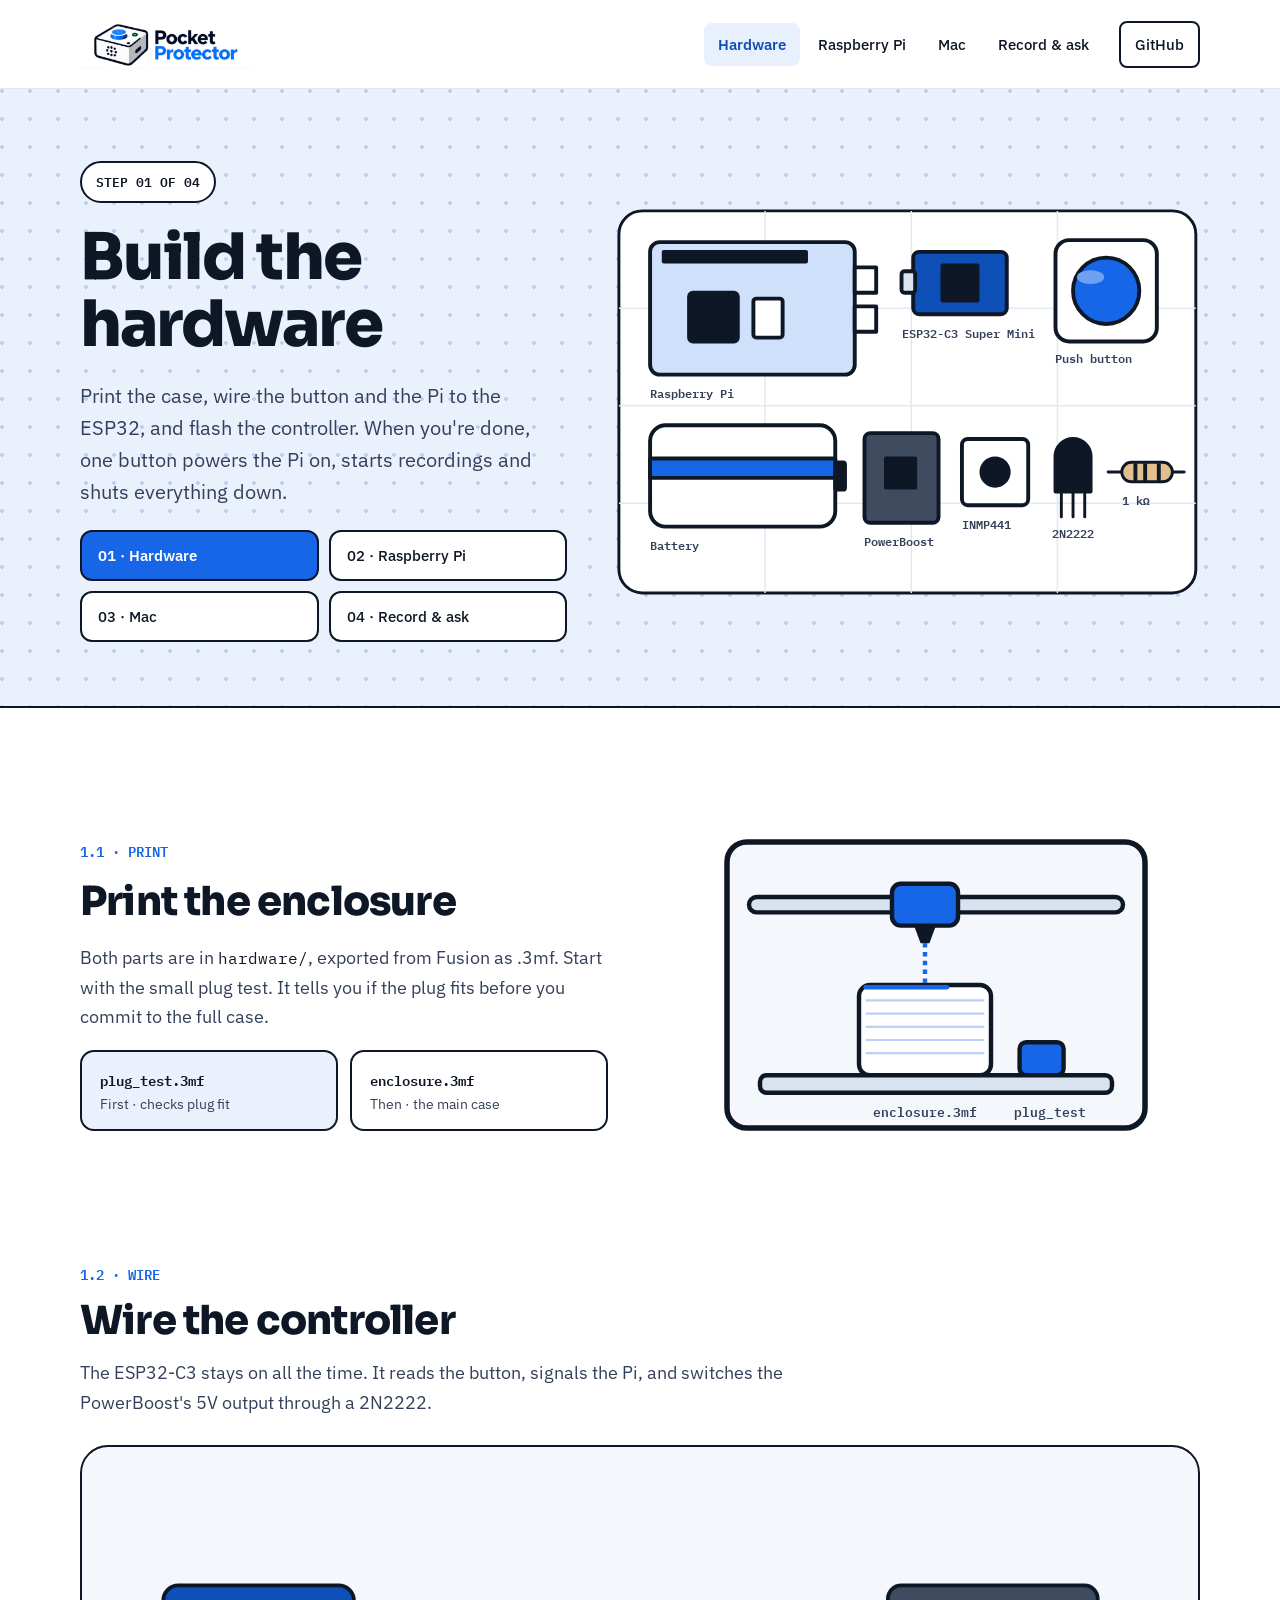
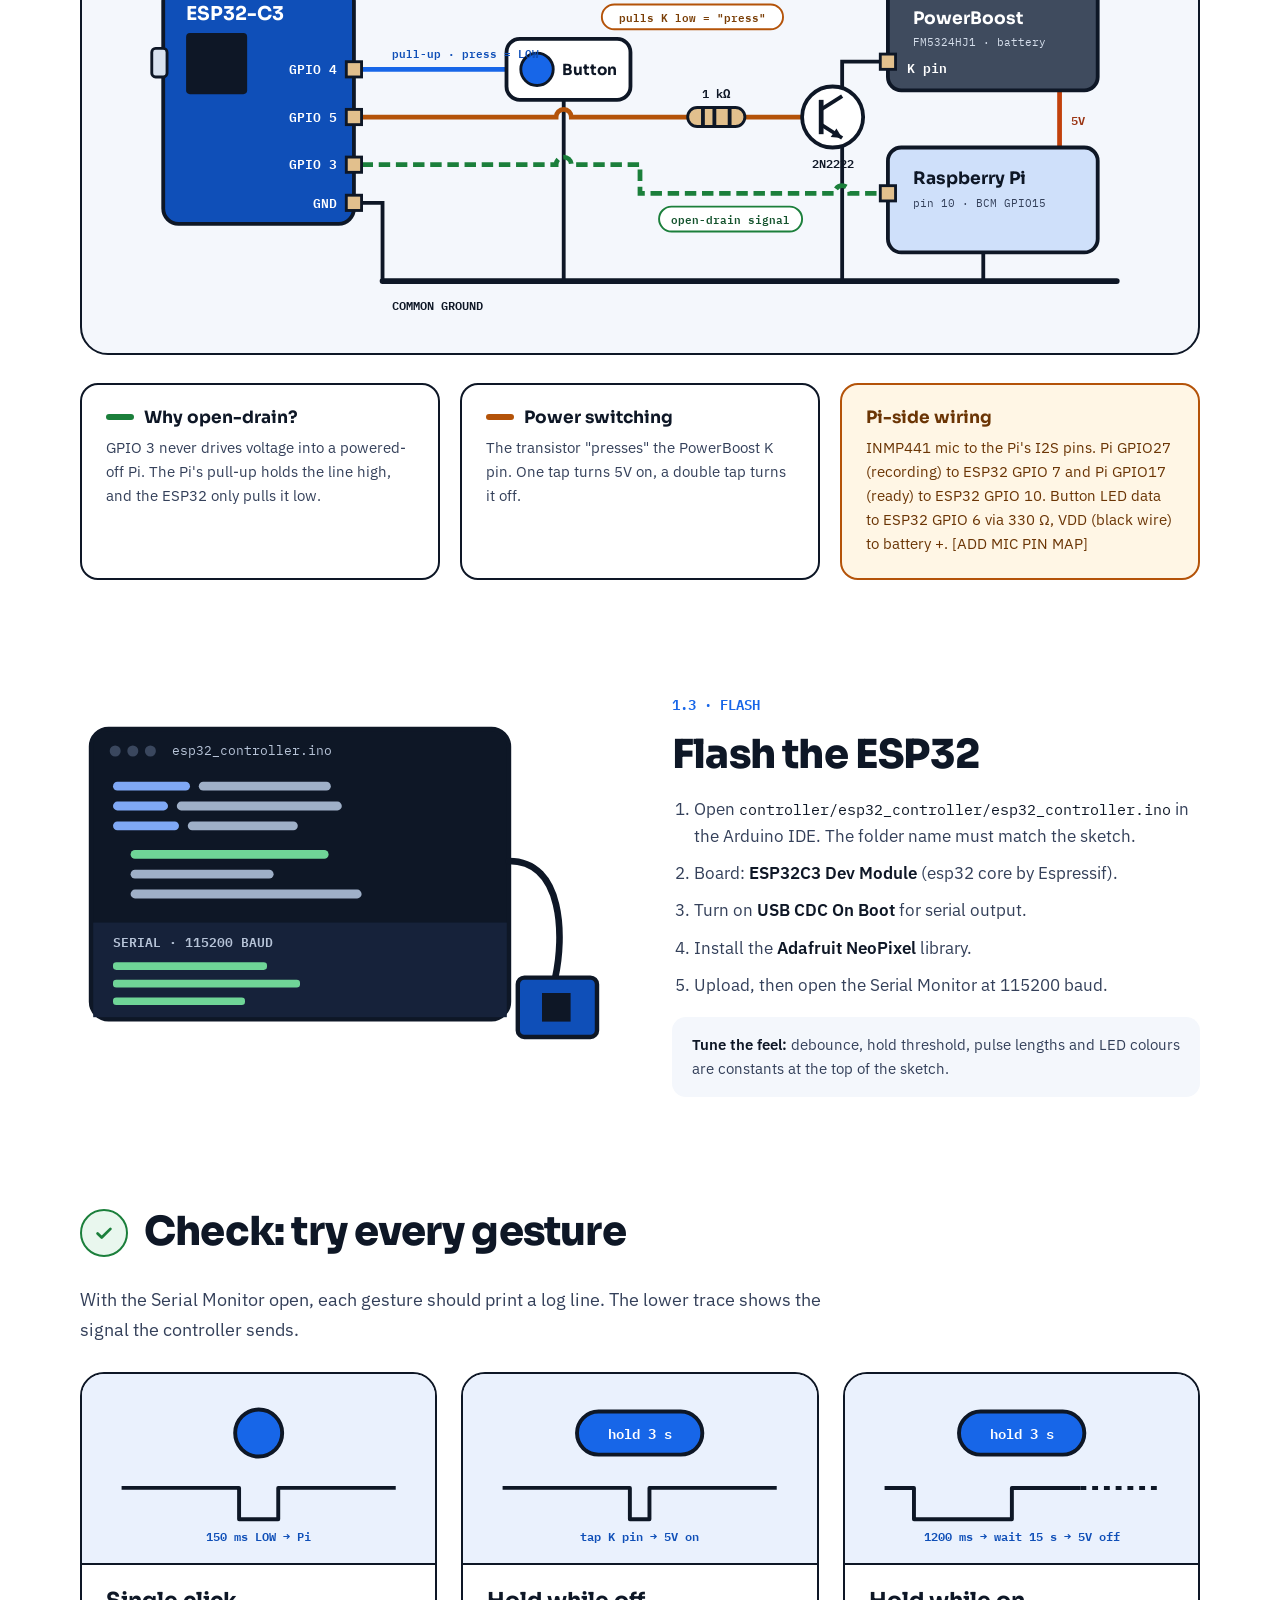
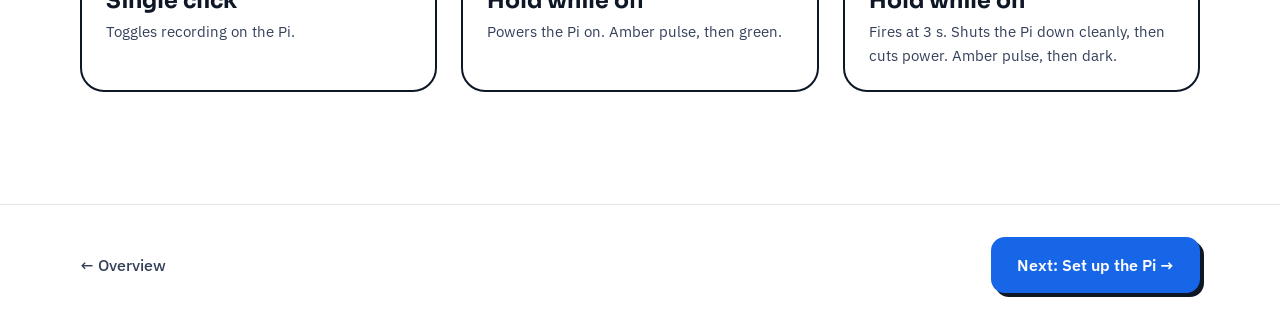
==== commit 27d82ae3: "Use ChromaTek RGB button with hold-to-power and status LED Replace the plain button and Pi-driven LE" ====
--- a/site/hardware.html
+++ b/site/hardware.html
@@ -33,7 +33,7 @@
 <div class="stack" style="--gap: 22px">
 <div class="pill pill-mono">STEP 01 OF 04</div>
 <h1 class="display">Build the hardware</h1>
-<p class="lede">Print the case, make three connections to the ESP32, and flash the controller. When you're done, one button powers the Pi on, starts recordings and shuts everything down.</p>
+<p class="lede">Print the case, wire the button and the Pi to the ESP32, and flash the controller. When you're done, one button powers the Pi on, starts recordings and shuts everything down.</p>
 <nav class="step-nav" aria-label="Build steps">
 <a href="hardware.html" aria-current="step">01 · Hardware</a>
 <a href="pi.html">02 · Raspberry Pi</a>
@@ -171,7 +171,7 @@
 </div>
 <div class="box box-sm callout-warn">
 <div class="label">Pi-side wiring</div>
-<p class="small" style="color: inherit">INMP441 mic to the Pi's I2S pins, recording LED to BCM GPIO27. [ADD MIC PIN MAP]</p>
+<p class="small" style="color: inherit">INMP441 mic to the Pi's I2S pins. Pi GPIO27 (recording) to ESP32 GPIO 7 and Pi GPIO17 (ready) to ESP32 GPIO 10. Button LED data to ESP32 GPIO 6 via 330 Ω, VDD (black wire) to battery +. [ADD MIC PIN MAP]</p>
 </div>
 </div>
 </div>
@@ -198,9 +198,10 @@
 <li>Open <code>controller/esp32_controller/esp32_controller.ino</code> in the Arduino IDE. The folder name must match the sketch.</li>
 <li>Board: <span class="strong">ESP32C3 Dev Module</span> (esp32 core by Espressif).</li>
 <li>Turn on <span class="strong">USB CDC On Boot</span> for serial output.</li>
+<li>Install the <span class="strong">Adafruit NeoPixel</span> library.</li>
 <li>Upload, then open the Serial Monitor at 115200 baud.</li>
 </ol>
-<p class="callout callout-note"><span><span class="strong">Tune the feel:</span> debounce, click window, long-press threshold and pulse lengths are constants at the top of the sketch.</span></p>
+<p class="callout callout-note"><span><span class="strong">Tune the feel:</span> debounce, hold threshold, pulse lengths and LED colours are constants at the top of the sketch.</span></p>
 </div>
 </div>
 </section>
@@ -225,25 +226,26 @@
 </div>
 <div class="card">
 <div class="card-media" style="padding: 16px 20px">
-<svg viewBox="0 0 320 160" width="100%" role="img" aria-label="Three presses tap the PowerBoost K pin">
-<circle cx="110" cy="44" r="19" fill="#1766E8" stroke="#0E1726" stroke-width="4"/><circle cx="160" cy="44" r="19" fill="#1766E8" stroke="#0E1726" stroke-width="4"/><circle cx="210" cy="44" r="19" fill="#1766E8" stroke="#0E1726" stroke-width="4"/>
+<svg viewBox="0 0 320 160" width="100%" role="img" aria-label="Holding 3 seconds while off taps the PowerBoost K pin">
+<rect x="96" y="22" width="128" height="44" rx="22" fill="#1766E8" stroke="#0E1726" stroke-width="4"/>
+<text x="160" y="50" text-anchor="middle" font-family="IBM Plex Mono, monospace" font-size="14" font-weight="600" fill="#FFFFFF">hold 3 s</text>
 <path d="M20,100 L150,100 L150,132 L170,132 L170,100 L300,100" fill="none" stroke="#0E1726" stroke-width="4" stroke-linejoin="round"/>
 <text x="160" y="154" text-anchor="middle" font-family="IBM Plex Mono, monospace" font-size="12" font-weight="600" fill="#0F4FB8">tap K pin → 5V on</text>
 </svg>
 </div>
-<div class="card-body" style="padding: 22px 24px; gap: 6px"><h3 class="card-title card-title-sm">Triple click</h3><p class="small">Powers the Pi on.</p></div>
+<div class="card-body" style="padding: 22px 24px; gap: 6px"><h3 class="card-title card-title-sm">Hold while off</h3><p class="small">Powers the Pi on. Amber pulse, then green.</p></div>
 </div>
 <div class="card">
 <div class="card-media" style="padding: 16px 20px">
-<svg viewBox="0 0 320 160" width="100%" role="img" aria-label="Holding 2.5 seconds sends a 1200 millisecond shutdown pulse, then power is cut 15 seconds later">
+<svg viewBox="0 0 320 160" width="100%" role="img" aria-label="Holding 3 seconds while on sends a 1200 millisecond shutdown pulse, then power is cut 15 seconds later">
 <rect x="96" y="22" width="128" height="44" rx="22" fill="#1766E8" stroke="#0E1726" stroke-width="4"/>
-<text x="160" y="50" text-anchor="middle" font-family="IBM Plex Mono, monospace" font-size="14" font-weight="600" fill="#FFFFFF">hold 2.5 s</text>
+<text x="160" y="50" text-anchor="middle" font-family="IBM Plex Mono, monospace" font-size="14" font-weight="600" fill="#FFFFFF">hold 3 s</text>
 <path d="M20,100 L50,100 L50,132 L150,132 L150,100 L220,100" fill="none" stroke="#0E1726" stroke-width="4" stroke-linejoin="round"/>
 <path d="M220,100 L300,100" fill="none" stroke="#0E1726" stroke-width="4" stroke-dasharray="6 6"/>
 <text x="160" y="154" text-anchor="middle" font-family="IBM Plex Mono, monospace" font-size="12" font-weight="600" fill="#0F4FB8">1200 ms → wait 15 s → 5V off</text>
 </svg>
 </div>
-<div class="card-body" style="padding: 22px 24px; gap: 6px"><h3 class="card-title card-title-sm">Long press</h3><p class="small">Fires on release. Shuts the Pi down cleanly, then cuts power.</p></div>
+<div class="card-body" style="padding: 22px 24px; gap: 6px"><h3 class="card-title card-title-sm">Hold while on</h3><p class="small">Fires at 3 s. Shuts the Pi down cleanly, then cuts power. Amber pulse, then dark.</p></div>
 </div>
 </div>
 </div>
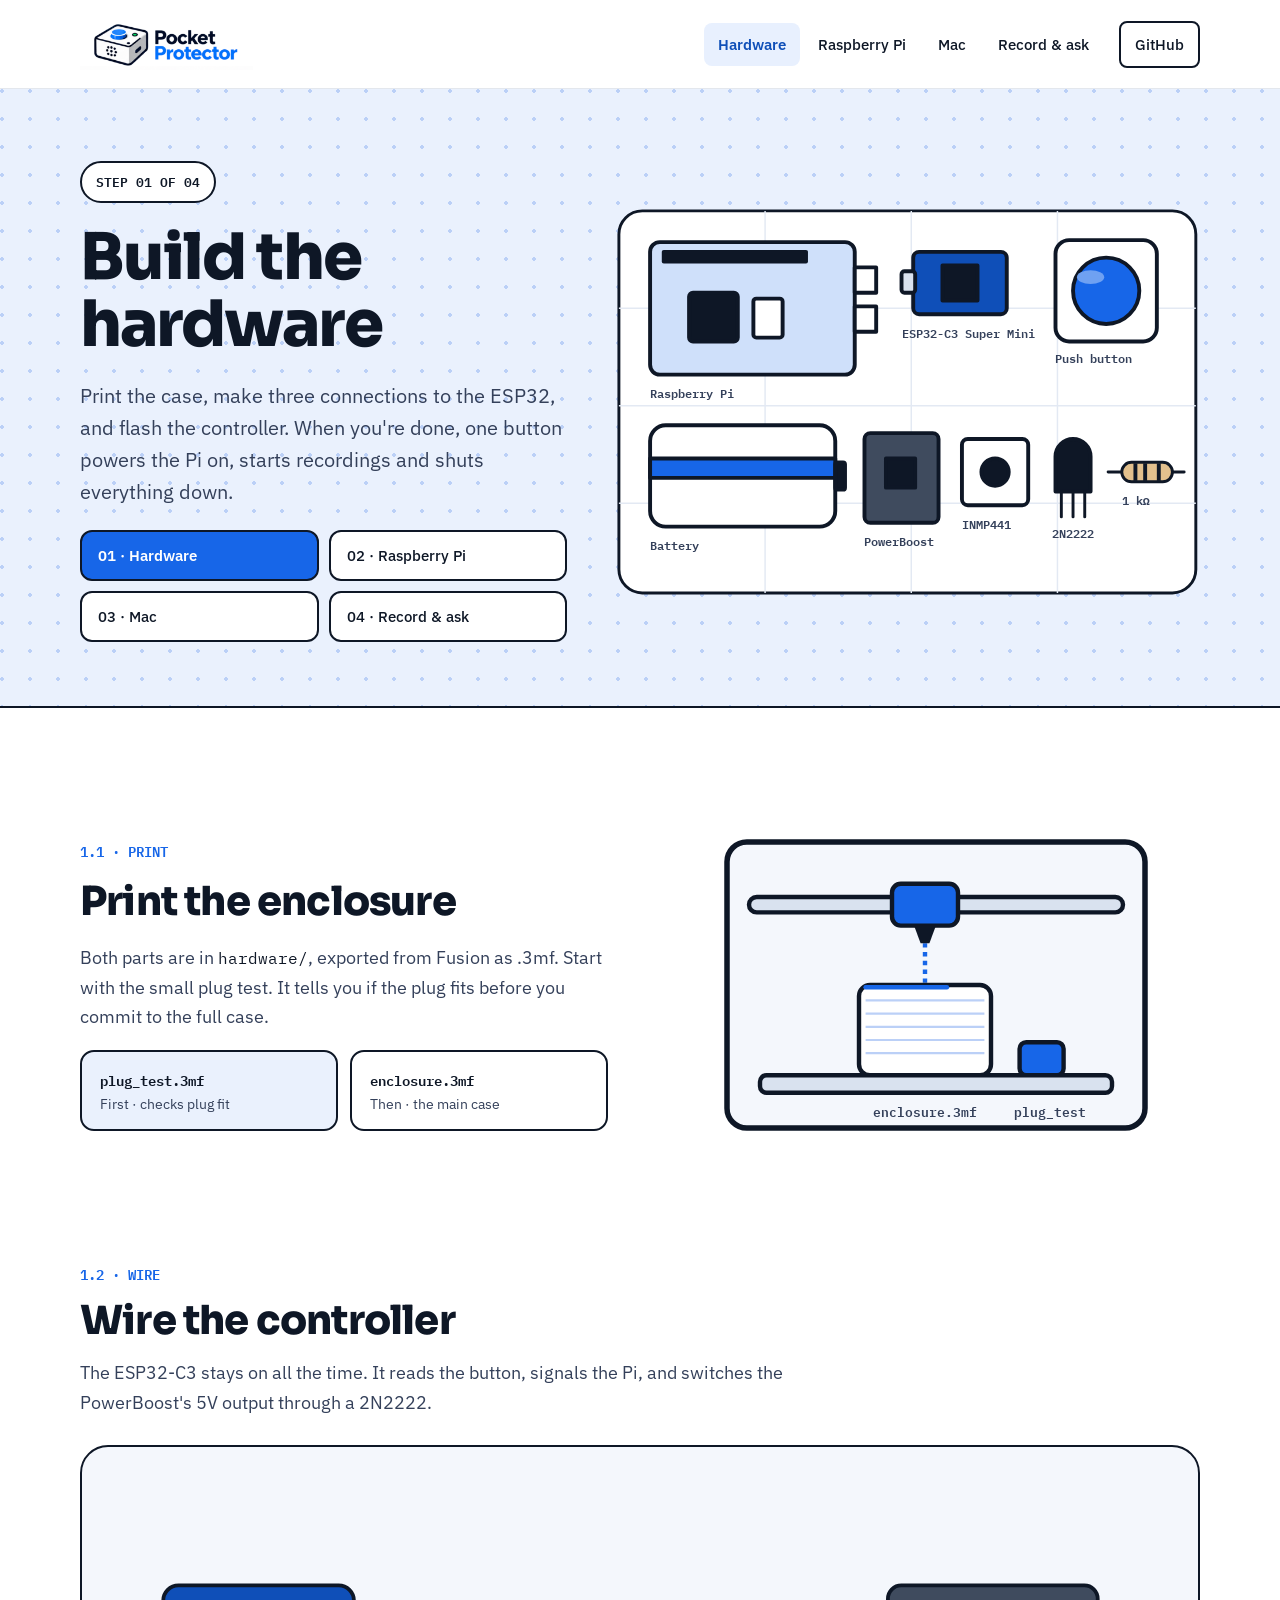
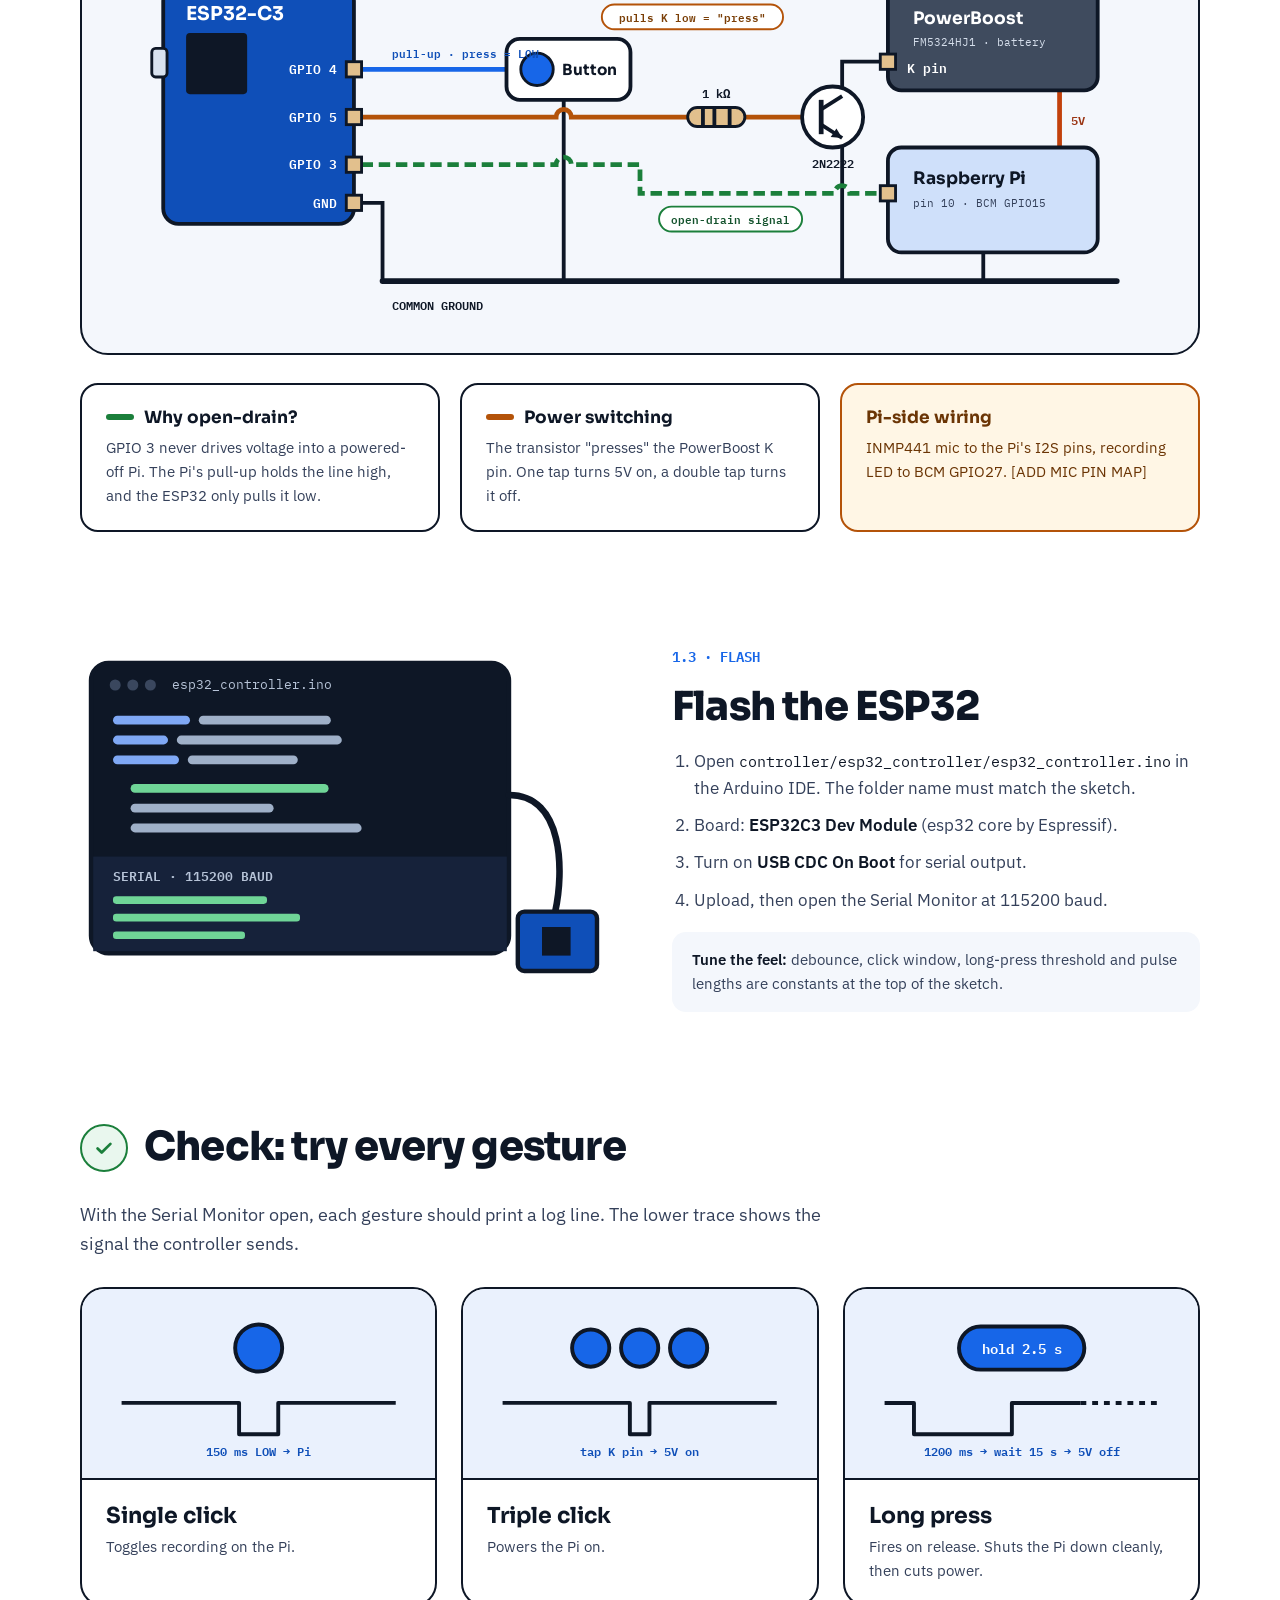
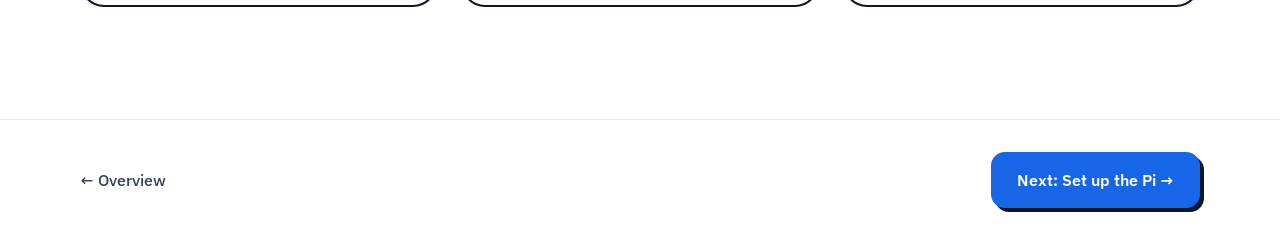
==== commit de9ebf27: "💄 feat: use the recorder box icon as the site favicon" ====
--- a/site/hardware.html
+++ b/site/hardware.html
@@ -5,7 +5,9 @@
 <meta name="viewport" content="width=device-width, initial-scale=1">
 <title>Pocket Protector — Build the hardware</title>
 <meta name="description" content="Step 1: print the enclosure, wire the ESP32-C3 controller and flash it.">
-<link rel="icon" href="assets/logo.png">
+<link rel="icon" href="assets/favicon.ico" sizes="any">
+<link rel="icon" type="image/png" sizes="32x32" href="assets/favicon-32.png">
+<link rel="apple-touch-icon" href="assets/apple-touch-icon.png">
 <link rel="preconnect" href="https://fonts.googleapis.com">
 <link rel="preconnect" href="https://fonts.gstatic.com" crossorigin>
 <link rel="stylesheet" href="https://fonts.googleapis.com/css2?family=IBM+Plex+Mono:wght@400;500;600&amp;family=IBM+Plex+Sans:wght@400;500;600&amp;family=Sora:wght@600;700;800&amp;display=swap">
@@ -33,7 +35,7 @@
 <div class="stack" style="--gap: 22px">
 <div class="pill pill-mono">STEP 01 OF 04</div>
 <h1 class="display">Build the hardware</h1>
-<p class="lede">Print the case, wire the button and the Pi to the ESP32, and flash the controller. When you're done, one button powers the Pi on, starts recordings and shuts everything down.</p>
+<p class="lede">Print the case, make three connections to the ESP32, and flash the controller. When you're done, one button powers the Pi on, starts recordings and shuts everything down.</p>
 <nav class="step-nav" aria-label="Build steps">
 <a href="hardware.html" aria-current="step">01 · Hardware</a>
 <a href="pi.html">02 · Raspberry Pi</a>
@@ -171,7 +173,7 @@
 </div>
 <div class="box box-sm callout-warn">
 <div class="label">Pi-side wiring</div>
-<p class="small" style="color: inherit">INMP441 mic to the Pi's I2S pins. Pi GPIO27 (recording) to ESP32 GPIO 7 and Pi GPIO17 (ready) to ESP32 GPIO 10. Button LED data to ESP32 GPIO 6 via 330 Ω, VDD (black wire) to battery +. [ADD MIC PIN MAP]</p>
+<p class="small" style="color: inherit">INMP441 mic to the Pi's I2S pins, recording LED to BCM GPIO27. [ADD MIC PIN MAP]</p>
 </div>
 </div>
 </div>
@@ -198,10 +200,9 @@
 <li>Open <code>controller/esp32_controller/esp32_controller.ino</code> in the Arduino IDE. The folder name must match the sketch.</li>
 <li>Board: <span class="strong">ESP32C3 Dev Module</span> (esp32 core by Espressif).</li>
 <li>Turn on <span class="strong">USB CDC On Boot</span> for serial output.</li>
-<li>Install the <span class="strong">Adafruit NeoPixel</span> library.</li>
 <li>Upload, then open the Serial Monitor at 115200 baud.</li>
 </ol>
-<p class="callout callout-note"><span><span class="strong">Tune the feel:</span> debounce, hold threshold, pulse lengths and LED colours are constants at the top of the sketch.</span></p>
+<p class="callout callout-note"><span><span class="strong">Tune the feel:</span> debounce, click window, long-press threshold and pulse lengths are constants at the top of the sketch.</span></p>
 </div>
 </div>
 </section>
@@ -226,26 +227,25 @@
 </div>
 <div class="card">
 <div class="card-media" style="padding: 16px 20px">
-<svg viewBox="0 0 320 160" width="100%" role="img" aria-label="Holding 3 seconds while off taps the PowerBoost K pin">
-<rect x="96" y="22" width="128" height="44" rx="22" fill="#1766E8" stroke="#0E1726" stroke-width="4"/>
-<text x="160" y="50" text-anchor="middle" font-family="IBM Plex Mono, monospace" font-size="14" font-weight="600" fill="#FFFFFF">hold 3 s</text>
+<svg viewBox="0 0 320 160" width="100%" role="img" aria-label="Three presses tap the PowerBoost K pin">
+<circle cx="110" cy="44" r="19" fill="#1766E8" stroke="#0E1726" stroke-width="4"/><circle cx="160" cy="44" r="19" fill="#1766E8" stroke="#0E1726" stroke-width="4"/><circle cx="210" cy="44" r="19" fill="#1766E8" stroke="#0E1726" stroke-width="4"/>
 <path d="M20,100 L150,100 L150,132 L170,132 L170,100 L300,100" fill="none" stroke="#0E1726" stroke-width="4" stroke-linejoin="round"/>
 <text x="160" y="154" text-anchor="middle" font-family="IBM Plex Mono, monospace" font-size="12" font-weight="600" fill="#0F4FB8">tap K pin → 5V on</text>
 </svg>
 </div>
-<div class="card-body" style="padding: 22px 24px; gap: 6px"><h3 class="card-title card-title-sm">Hold while off</h3><p class="small">Powers the Pi on. Amber pulse, then green.</p></div>
+<div class="card-body" style="padding: 22px 24px; gap: 6px"><h3 class="card-title card-title-sm">Triple click</h3><p class="small">Powers the Pi on.</p></div>
 </div>
 <div class="card">
 <div class="card-media" style="padding: 16px 20px">
-<svg viewBox="0 0 320 160" width="100%" role="img" aria-label="Holding 3 seconds while on sends a 1200 millisecond shutdown pulse, then power is cut 15 seconds later">
+<svg viewBox="0 0 320 160" width="100%" role="img" aria-label="Holding 2.5 seconds sends a 1200 millisecond shutdown pulse, then power is cut 15 seconds later">
 <rect x="96" y="22" width="128" height="44" rx="22" fill="#1766E8" stroke="#0E1726" stroke-width="4"/>
-<text x="160" y="50" text-anchor="middle" font-family="IBM Plex Mono, monospace" font-size="14" font-weight="600" fill="#FFFFFF">hold 3 s</text>
+<text x="160" y="50" text-anchor="middle" font-family="IBM Plex Mono, monospace" font-size="14" font-weight="600" fill="#FFFFFF">hold 2.5 s</text>
 <path d="M20,100 L50,100 L50,132 L150,132 L150,100 L220,100" fill="none" stroke="#0E1726" stroke-width="4" stroke-linejoin="round"/>
 <path d="M220,100 L300,100" fill="none" stroke="#0E1726" stroke-width="4" stroke-dasharray="6 6"/>
 <text x="160" y="154" text-anchor="middle" font-family="IBM Plex Mono, monospace" font-size="12" font-weight="600" fill="#0F4FB8">1200 ms → wait 15 s → 5V off</text>
 </svg>
 </div>
-<div class="card-body" style="padding: 22px 24px; gap: 6px"><h3 class="card-title card-title-sm">Hold while on</h3><p class="small">Fires at 3 s. Shuts the Pi down cleanly, then cuts power. Amber pulse, then dark.</p></div>
+<div class="card-body" style="padding: 22px 24px; gap: 6px"><h3 class="card-title card-title-sm">Long press</h3><p class="small">Fires on release. Shuts the Pi down cleanly, then cuts power.</p></div>
 </div>
 </div>
 </div>
